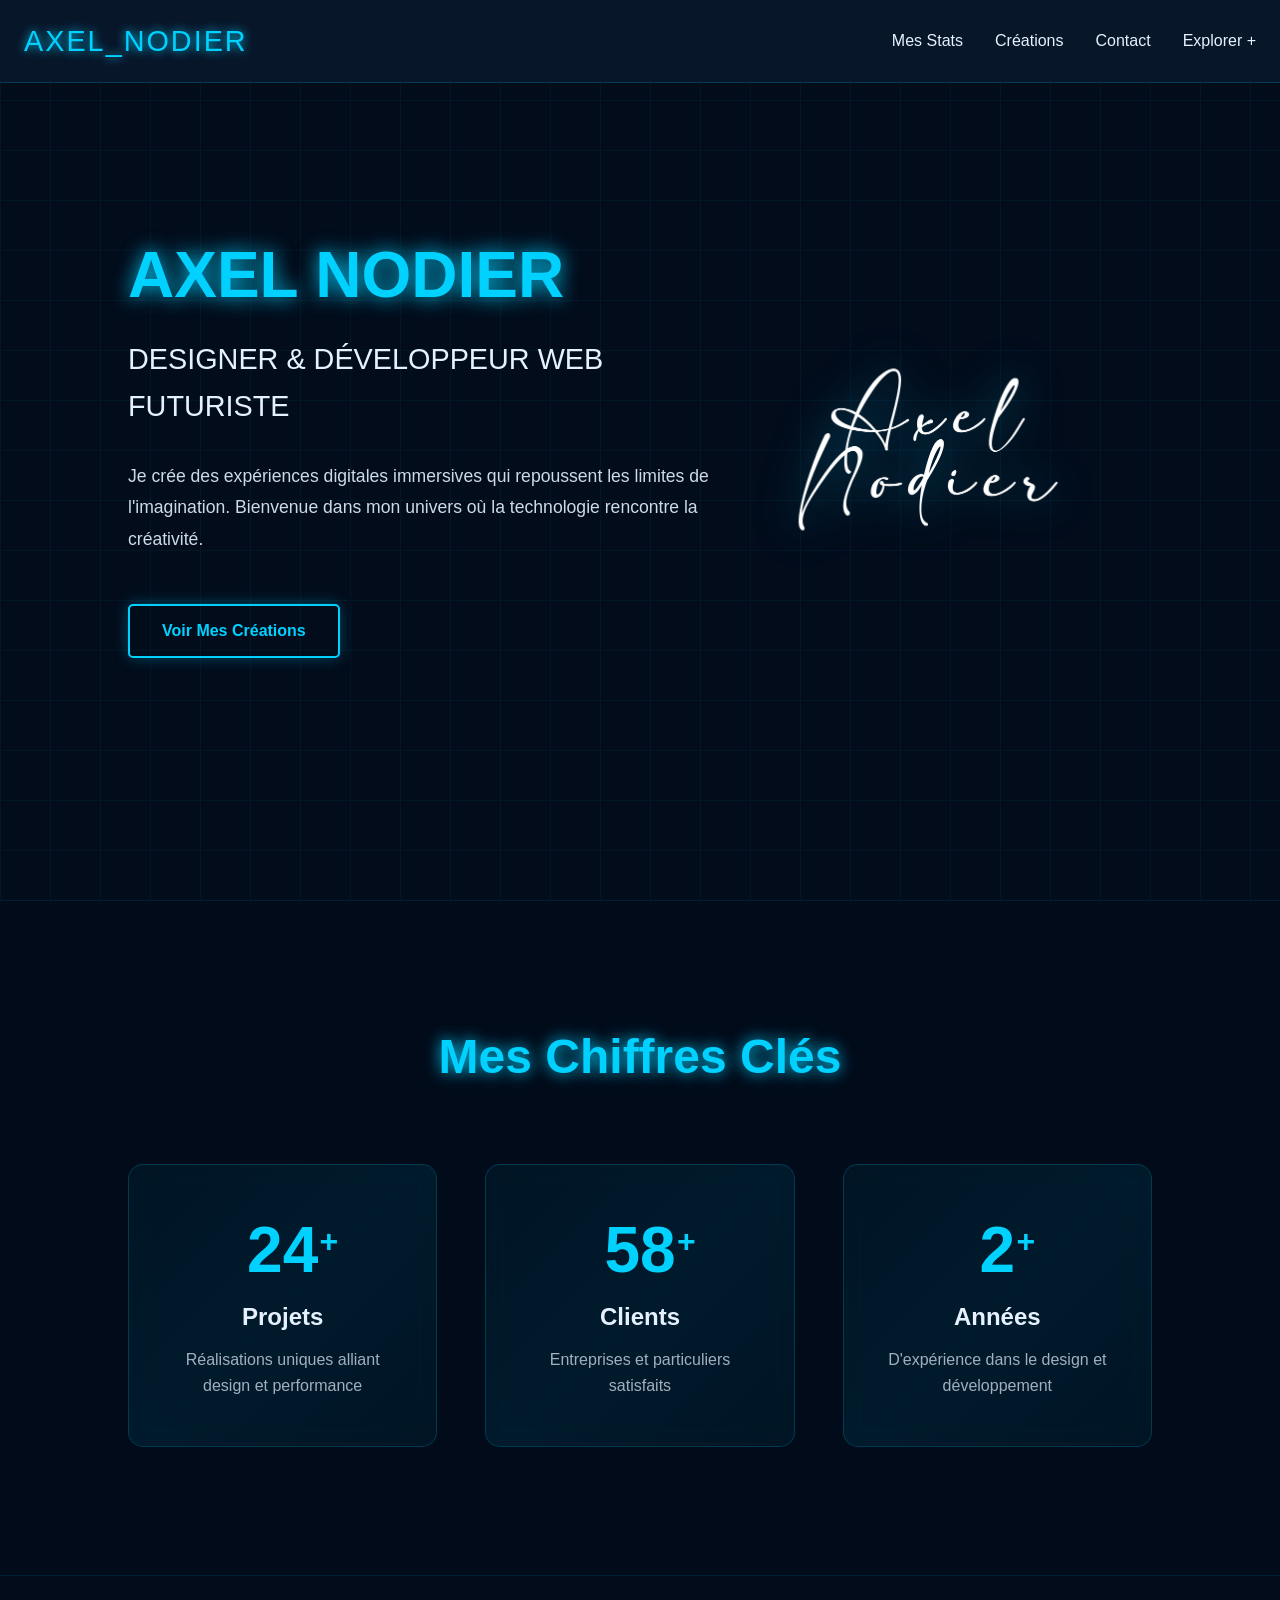
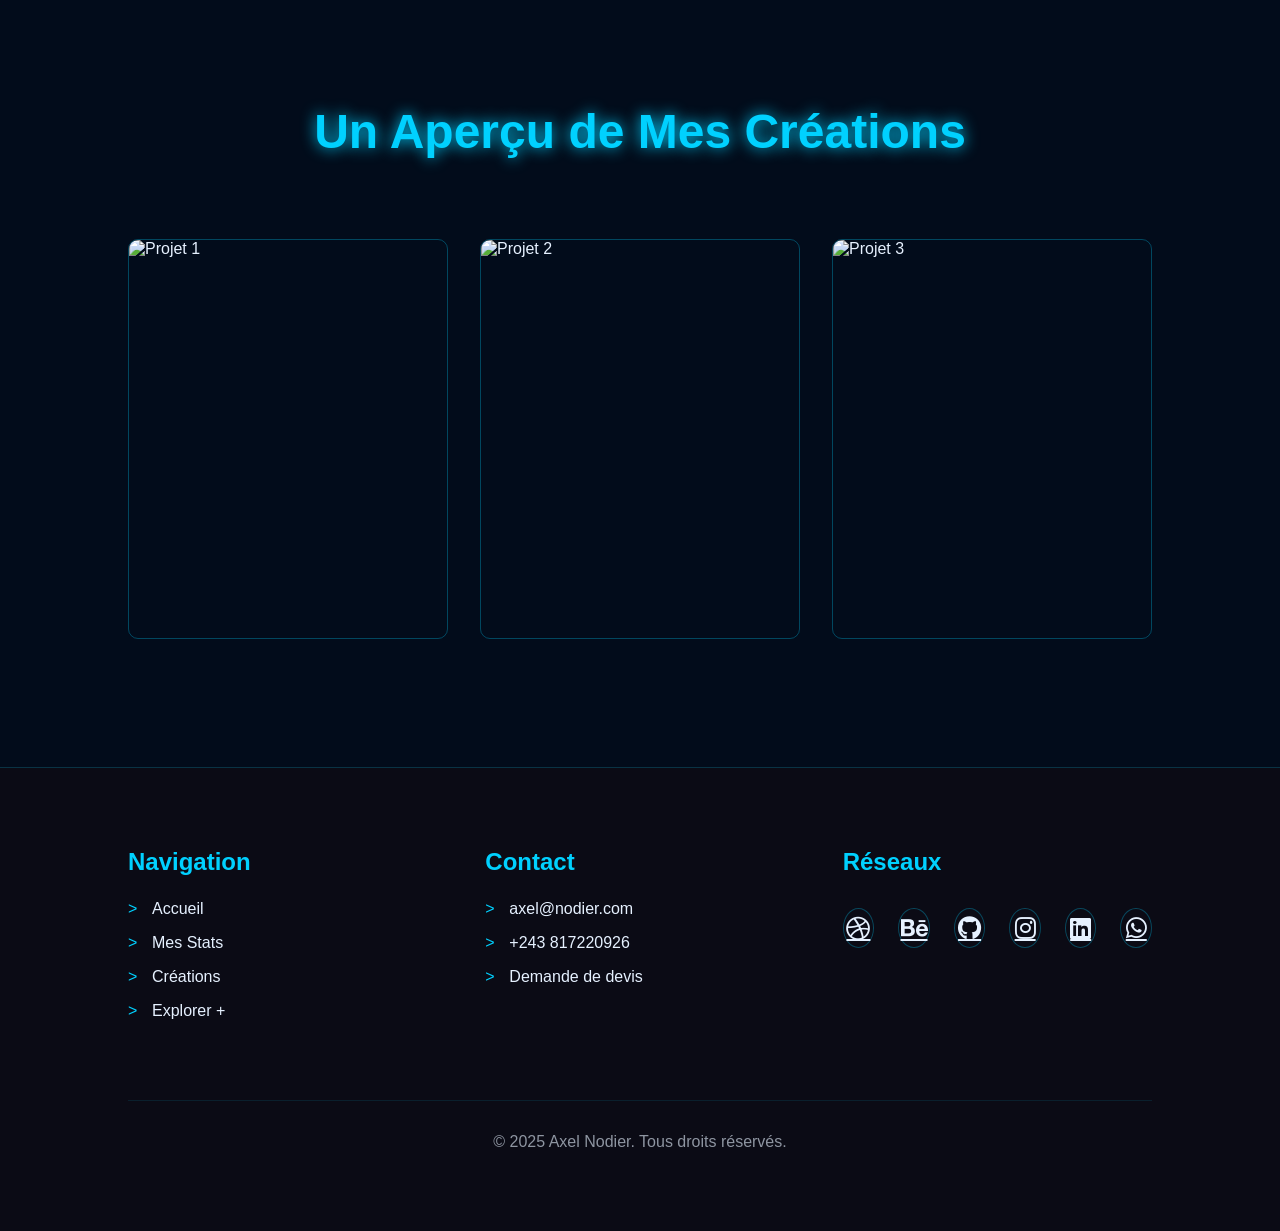
==== index.html @ 6ff3a8cb "Initial commit" ====
<!DOCTYPE html>
<html lang="fr">
<head>
    <meta charset="UTF-8">
    <meta name="viewport" content="width=device-width, initial-scale=1.0">
    <title>Axel Nodier | Designer & Développeur Web Futuriste</title>
    <link rel="stylesheet" href="https://cdnjs.cloudflare.com/ajax/libs/font-awesome/6.4.0/css/all.min.css">
    <style>
        :root {
            --deep-blue: #0a192f;
            --neon-blue: #00d1ff;
            --dark-bg: #020c1b;
            --text-light: #e6f1ff;
            --accent-black: #0b0b15;
            --transitionB: all 0.6s cubic-bezier(0.16, 1, 0.3, 1);
            --transition: all 0.5s cubic-bezier(0.25, 0.8, 0.3, 1);
        }

        html{
            scroll-behavior: smooth;
        }

        @font-face {
            font-family: 'Cyber';
            src: url('https://fonts.cdnfonts.com/css/cyberpunk') format('woff2');
        }

        * {
            margin: 0;
            padding: 0;
            box-sizing: border-box;
        }

        body {
            font-family: 'Montserrat', sans-serif;
            background-color: var(--dark-bg);
            color: var(--text-light);
            overflow-x: hidden;
        }

        /* Animation cosmos */
        @keyframes float {
            0%, 100% { transform: translateY(0); }
            50% { transform: translateY(-20px); }
        }

        @keyframes pulse {
            0%, 100% { opacity: 0.8; }
            50% { opacity: 1; }
        }

        @keyframes glitch {
            0% { text-shadow: 2px 0 var(--neon-blue); }
            25% { text-shadow: -2px 0 #ff00ff; }
            50% { text-shadow: 2px 0 #00ffcc; }
            75% { text-shadow: -2px 0 #ff9900; }
            100% { text-shadow: 2px 0 var(--neon-blue); }
        }

        /* Effet de grille animée en fond */
        .grid-bg {
            position: fixed;
            top: 0;
            left: 0;
            width: 100%;
            height: 100%;
            background:
                linear-gradient(rgba(0, 209, 255, 0.05) 1px, transparent 1px),
                linear-gradient(90deg, rgba(0, 209, 255, 0.05) 1px, transparent 1px);
            background-size: 50px 50px;
            z-index: -1;
            animation: gridMove 100s linear infinite;
        }

        @keyframes gridMove {
            0% { background-position: 0 0; }
            100% { background-position: 1000px 1000px; }
        }

        /* Header cyber */
        header {
            position: fixed;
            top: 0;
            width: 100%;
            padding: 1.5rem;
            display: flex;
            justify-content: space-between;
            align-items: center;
            z-index: 1000;
            background: rgba(10, 25, 47, 0.8);
            backdrop-filter: blur(10px);
            border-bottom: 1px solid rgba(0, 209, 255, 0.2);
        }

        .logo {
            font-family: 'Cyber', sans-serif;
            font-size: 1.8rem;
            color: var(--neon-blue);
            text-shadow: 0 0 10px var(--neon-blue);
            letter-spacing: 2px;
        }

        .nav-links {
            display: flex;
            gap: 2rem;
        }

        .nav-links a {
            color: var(--text-light);
            text-decoration: none;
            font-weight: 500;
            position: relative;
            padding: 0.5rem 0;
        }

        .nav-links a::after {
            content: '';
            position: absolute;
            bottom: 0;
            left: 0;
            width: 0;
            height: 2px;
            background: var(--neon-blue);
            transition: var(--transition);
        }

        .nav-links a:hover::after {
            width: 100%;
        }

        /* Section Hero améliorée */
        #hero {
            height: 100vh;
            display: flex;
            align-items: center;
            padding: 0 10%;
            position: relative;
            overflow: hidden;
        }

        @media only screen and (max-width:768px){
            .hero-content{
                margin-top: 50px !important;
            }
        }

        .hero-content {
            max-width: 600px;
            z-index: 2;
        }

        .hero-content h1 {
            font-size: 4rem;
            margin-bottom: 1.5rem;
            font-family: 'Cyber', sans-serif;
            color: var(--neon-blue);
            text-shadow: 0 0 20px var(--neon-blue);
            animation: glitch 5s infinite;
        }

        .hero-content h2 {
            font-size: 1.8rem;
            margin-bottom: 2rem;
            font-weight: 300;
            line-height: 1.6;
        }

        .hero-content p {
            margin-bottom: 3rem;
            line-height: 1.8;
            font-size: 1.1rem;
            opacity: 0.9;
        }

        .cta-btn {
            display: inline-block;
            padding: 1rem 2rem;
            background: transparent;
            color: var(--neon-blue);
            border: 2px solid var(--neon-blue);
            border-radius: 5px;
            font-weight: bold;
            text-decoration: none;
            transition: var(--transition);
            box-shadow: 0 0 15px rgba(0, 209, 255, 0.3);
            position: relative;
            overflow: hidden;
        }

        .cta-btn::before {
            content: '';
            position: absolute;
            top: 0;
            left: -100%;
            width: 100%;
            height: 100%;
            background: linear-gradient(90deg, transparent, rgba(0, 209, 255, 0.2), transparent);
            transition: 0.5s;
        }

        .cta-btn:hover {
            background: rgba(0, 209, 255, 0.1);
            box-shadow: 0 0 25px rgba(0, 209, 255, 0.5);
        }

        .cta-btn:hover::before {
            left: 100%;
        }

        .hero-image {
            position: absolute;
            right: 10%;
            width: 35%;
            max-width: 500px;
            animation: float 6s ease-in-out infinite;
            filter: drop-shadow(0 0 20px rgba(0, 209, 255, 0.5));
            z-index: 1;
        }

        /* Effet halo autour de l'avatar */
        .hero-image::after {
            content: '';
            position: absolute;
            top: -20px;
            left: -20px;
            right: -20px;
            bottom: -20px;
            background: radial-gradient(circle, rgba(0, 209, 255, 0.3) 0%, transparent 70%);
            border-radius: 50%;
            z-index: -1;
            animation: pulse 4s ease-in-out infinite;
        }

        /* Section Stats intégrée */
        .stats-section {
            padding: 8rem 10%;
            background: rgba(2, 12, 27, 0.8);
            position: relative;
            backdrop-filter: blur(5px);
            border-top: 1px solid rgba(0, 209, 255, 0.1);
            border-bottom: 1px solid rgba(0, 209, 255, 0.1);
        }

        .stats-title {
            text-align: center;
            font-size: 3rem;
            margin-bottom: 5rem;
            font-family: 'Cyber', sans-serif;
            color: var(--neon-blue);
            text-shadow: 0 0 15px var(--neon-blue);
        }

        .stats-grid {
            display: grid;
            grid-template-columns: repeat(auto-fit, minmax(300px, 1fr));
            gap: 3rem;
            max-width: 1200px;
            margin: 0 auto;
        }

        .stat-card {
            background: rgba(0, 209, 255, 0.05);
            border: 1px solid rgba(0, 209, 255, 0.2);
            border-radius: 15px;
            padding: 3rem 2rem;
            backdrop-filter: blur(10px);
            transition: var(--transition);
            text-align: center;
            position: relative;
            overflow: hidden;
        }

        .stat-card::before {
            content: '';
            position: absolute;
            top: 0;
            left: 0;
            width: 100%;
            height: 100%;
            background: linear-gradient(135deg, transparent, rgba(0, 209, 255, 0.03), transparent);
            z-index: -1;
        }

        .stat-card:hover {
            transform: translateY(-10px);
            box-shadow: 0 20px 40px rgba(0, 209, 255, 0.2);
            border-color: var(--neon-blue);
        }

        .stat-number {
            font-size: 4rem;
            font-weight: bold;
            color: var(--neon-blue);
            margin-bottom: 1rem;
            font-family: 'Cyber', sans-serif;
            position: relative;
            display: inline-block;
        }

        .stat-number::after {
            content: '+';
            position: absolute;
            right: -20px;
            top: 10px;
            font-size: 2rem;
            color: var(--neon-blue);
        }

        .stat-title {
            font-size: 1.5rem;
            margin-bottom: 1rem;
            color: var(--text-light);
        }

        .stat-desc {
            color: rgba(230, 241, 255, 0.7);
            line-height: 1.6;
        }

        /* Section Créations Immersives */
        .creations-section {
            padding: 8rem 0;
            position: relative;
            overflow: hidden;
        }

        .creations-title {
            text-align: center;
            font-size: 3rem;
            margin-bottom: 5rem;
            font-family: 'Cyber', sans-serif;
            color: var(--neon-blue);
            text-shadow: 0 0 15px var(--neon-blue);
            padding: 0 10%;
        }

        .creations-grid {
            display: grid;
            grid-template-columns: repeat(auto-fit, minmax(300px, 1fr));
            gap: 2rem;
            padding: 0 10%;
            max-width: 1400px;
            margin: 0 auto;
        }

        .creation-card {
            position: relative;
            height: 400px;
            border-radius: 10px;
            overflow: hidden;
            border: 1px solid rgba(0, 209, 255, 0.3);
            transition: var(--transition);
        }

        .creation-card:hover {
            transform: translateY(-10px);
            box-shadow: 0 20px 40px rgba(0, 209, 255, 0.3);
            border-color: var(--neon-blue);
        }

        .creation-image {
            width: 100%;
            height: 100%;
            object-fit: cover;
            transition: var(--transition);
        }

        .creation-card:hover .creation-image {
            transform: scale(1.05);
        }

        .creation-overlay {
            position: absolute;
            bottom: 0;
            left: 0;
            width: 100%;
            padding: 2rem;
            background: linear-gradient(to top, rgba(0, 0, 0, 0.9), transparent);
            transform: translateY(100%);
            transition: var(--transition);
        }

        .creation-card:hover .creation-overlay {
            transform: translateY(0);
        }

        .creation-title {
            font-size: 1.5rem;
            margin-bottom: 0.5rem;
            color: var(--neon-blue);
        }

        .creation-category {
            color: var(--text-light);
            opacity: 0.8;
            font-size: 0.9rem;
        }

        /* Effet de particules sur les cartes */
        .creation-card::after {
            content: '';
            position: absolute;
            top: 0;
            left: 0;
            width: 100%;
            height: 100%;
            background: radial-gradient(circle at var(--x) var(--y), 
                      rgba(0, 209, 255, 0.1) 0%, transparent 30%);
            pointer-events: none;
            opacity: 0;
            transition: opacity 0.3s;
        }

        .creation-card:hover::after {
            opacity: 1;
        }

        /* Footer amélioré */
        footer {
            padding: 5rem 10%;
            background: var(--accent-black);
            position: relative;
            border-top: 1px solid rgba(0, 209, 255, 0.2);
            overflow: hidden;
        }

        .footer-content {
            max-width: 1200px;
            margin: 0 auto;
            display: grid;
            grid-template-columns: repeat(auto-fit, minmax(250px, 1fr));
            gap: 3rem;
        }

        .footer-column h3 {
            font-size: 1.5rem;
            margin-bottom: 1.5rem;
            color: var(--neon-blue);
            font-family: 'Cyber', sans-serif;
        }

        .footer-links {
            display: flex;
            flex-direction: column;
            gap: 1rem;
        }

        .footer-links a {
            color: var(--text-light);
            text-decoration: none;
            transition: var(--transition);
            position: relative;
            padding-left: 1.5rem;
        }

        .footer-links a::before {
            content: '>';
            position: absolute;
            left: 0;
            color: var(--neon-blue);
            transition: var(--transition);
        }

        .footer-links a:hover {
            color: var(--neon-blue);
            transform: translateX(10px);
        }

        .social-links {
            display: flex;
            gap: 1.5rem;
            margin-top: 2rem;
        }

        .social-links a {
            color: var(--text-light);
            font-size: 1.5rem;
            transition: var(--transition);
            width: 40px;
            height: 40px;
            border-radius: 50%;
            display: flex;
            align-items: center;
            justify-content: center;
            border: 1px solid rgba(0, 209, 255, 0.3);
        }

        .social-links a:hover {
            color: var(--neon-blue);
            transform: translateY(-5px);
            border-color: var(--neon-blue);
            box-shadow: 0 0 15px rgba(0, 209, 255, 0.3);
        }

        .copyright {
            text-align: center;
            margin-top: 5rem;
            padding-top: 2rem;
            border-top: 1px solid rgba(0, 209, 255, 0.1);
            color: rgba(230, 241, 255, 0.6);
        }

        /* Effet de balayage sur le footer */
        footer::before {
            content: '';
            position: absolute;
            top: 0;
            left: 0;
            width: 100%;
            height: 100%;
            background: linear-gradient(
                135deg,
                transparent 0%,
                rgba(0, 209, 255, 0.03) 50%,
                transparent 100%
            );
            transform: translateX(-100%);
            transition: transform 0.6s ease;
            z-index: -1;
        }

        footer:hover::before {
            transform: translateX(100%);
        }

        /* Responsive */
        @media (max-width: 1024px) {
            #hero {
                flex-direction: column;
                justify-content: center;
                text-align: center;
                padding: 0 5%;
            }

            .hero-content {
                max-width: 100%;
                margin-bottom: 3rem;
            }

            .hero-image {
                position: relative;
                right: auto;
                width: 80%;
                margin-top: 2rem;
            }
        }

        @media (max-width: 768px) {
            .hero-content h1 {
                font-size: 2.5rem;
            }

            .hero-content h2 {
                font-size: 1.3rem;
            }

            .stats-title, .creations-title {
                font-size: 2rem;
                margin-bottom: 3rem;
            }

            .stat-number {
                font-size: 3rem;
            }

            .nav-links {
                display: none;
            }
        }


        #tel{
            display: none;
            opacity: 0;
        }


        @media only screen and (max-width:768px) {
            #tel{
                display: block;
                opacity: 1;
            }

            #tel header {
            position: fixed;
            top: 0;
            width: 100%;
            padding: 1.5rem;
            display: flex;
            justify-content: space-between;
            align-items: center;
            z-index: 1000;
            background: rgba(10, 25, 47, 0.8);
            backdrop-filter: blur(10px);
            border-bottom: 1px solid rgba(0, 209, 255, 0.2);

        }

        #header-logo a {
            font-family: 'Alta', sans-serif;
            font-size: 1.8rem;
            font-weight: bold;
            color: var(--color-gold);
            text-decoration: none;
            letter-spacing: 2px;
            position: relative;
        }

        #header-logo a::after {
            content: '';
            position: absolute;
            bottom: -5px;
            left: 0;
            width: 100%;
            height: 2px;
            background: var(--deep-blue);
            transform: scaleX(0);
            transform-origin: right;
            transition: transform 0.4s ease;
        }

        #header-logo a:hover::after {
            transform: scaleX(1);
            transform-origin: left;
        }

            .menu-btn {
            width: 40px;
            height: 40px;
            display: flex;
            flex-direction: column;
            justify-content: center;
            align-items: center;
            gap: 6px;
            cursor: pointer;
            z-index: 1001;
        }

        .menu-line {
            width: 25px;
            height: 3px;
            background: white;
            transition: var(--transitionB);
        }

        .menu-btn.active .menu-line:nth-child(1) {
            transform: translateY(9px) rotate(45deg);
        }

        .menu-btn.active .menu-line:nth-child(2) {
            opacity: 0;
        }

        .menu-btn.active .menu-line:nth-child(3) {
            transform: translateY(-9px) rotate(-45deg);
        }

        /* Menu mobile */
        .mobile-menu {
            position: fixed;
            top: 0;
            left: 0;
            width: 100%;
            height: 100vh;
            background: rgba(0, 0, 0, 0.95);
            z-index: 999;
            display: flex;
            flex-direction: column;
            justify-content: center;
            margin-top: -50px;
            align-items: center;
            gap: 2rem;
            clip-path: circle(0% at 90% 5%);
            transition: clip-path 1s ease-in-out;
        }

        .mobile-menu.open {
            clip-path: circle(150% at 90% 5%);
        }

        .mobile-menu a {
            color: var(--neon-blue);
            text-decoration: none;
            font-size: 1.4rem;
            position: relative;
            padding: 0.5rem 1rem;
            transition: var(--transitionB);
        }

        .mobile-menu a::before {
            content: '';
            position: absolute;
            bottom: 0;
            left: 0;
            width: 0;
            height: 2px;
            background: var(--neon-blue);
            transition: var(--transitionB);
        }

        .mobile-menu a:hover::before {
            width: 100%;
        }

        .mobile-menu a:hover{
            border-bottom: var(--neon-blue);
            padding-bottom: 10px;
        }


        #one{
                display: none;
        }


        }
    </style>
</head>
<body>
    <!-- Audio d'ambiance -->
    <audio id="ambianceSound" loop>
        <source src="https://assets.mixkit.co/active_storage/sfx/2571/2571-preview.mp3" type="audio/mpeg">
    </audio>

    <!-- Fond animé -->
    <div class="grid-bg"></div>

    <!-- Header -->
    <header id="one">
        <div class="logo">AXEL_NODIER</div>
        <nav class="nav-links">
            <a href="#stats">Mes Stats</a>
            <a href="#creations">Créations</a>
            <a href="#contact">Contact</a>
            <a href="./decouverte.html">Explorer +</a>
        </nav>
    </header>


    <section id="tel">
        <header>
            <div class="logo">AXEL_NODIER</div>
                <div class="menu-btn" id="menuBtn">
                <div class="menu-line"></div>
                <div class="menu-line"></div>
                <div class="menu-line"></div>
            </div>
        </header>
    
        <nav class="mobile-menu" id="mobileMenu">
            <a href="./index.html">Accueil</a>
            <a href="./decouverte23.html">Explorer +</a>
            <a href="#stats">Mes Stats</a>
            <a href="./decouverte23.html">Créations</a>
            <a href="./pages/devis.html">Contact</a>
        </nav>
    </section>

    <!-- Section Hero -->
    <section id="hero">
        <div class="hero-content">
            <h1>AXEL NODIER</h1>
            <h2>DESIGNER & DÉVELOPPEUR WEB FUTURISTE</h2>
            <p>Je crée des expériences digitales immersives qui repoussent les limites de l'imagination. Bienvenue dans mon univers où la technologie rencontre la créativité.</p>
            <a href="./decouverte.html" class="cta-btn">Voir Mes Créations</a>
        </div>
        <img src="./styles/assets/Axel nodier_logo_blanc.png" alt="Avatar BlackAI avec lunettes et tresses" class="hero-image">
    </section>

    <!-- Section Stats -->
    <section id="stats" class="stats-section">
        <h2 class="stats-title">Mes Chiffres Clés</h2>
        <div class="stats-grid">
            <div class="stat-card">
                <div class="stat-number" data-target="50">0</div>
                <h3 class="stat-title">Projets</h3>
                <p class="stat-desc">Réalisations uniques alliant design et performance</p>
            </div>
            <div class="stat-card">
                <div class="stat-number" data-target="120">0</div>
                <h3 class="stat-title">Clients</h3>
                <p class="stat-desc">Entreprises et particuliers satisfaits</p>
            </div>
            <div class="stat-card">
                <div class="stat-number" data-target="5">0</div>
                <h3 class="stat-title">Années</h3>
                <p class="stat-desc">D'expérience dans le design et développement</p>
            </div>
        </div>
    </section>

    <!-- Section Créations -->
    <section id="creations" class="creations-section">
        <h2 class="creations-title">Un Aperçu de Mes Créations</h2>
        <div class="creations-grid">
            <!-- Projet 1 -->
            <div class="creation-card">
                <img src="./projets/Nicole_beauty_LOGO1.png" alt="Projet 1" class="creation-image">
                <div class="creation-overlay">
                    <h3 class="creation-title">Interface CyberUI</h3>
                    <p class="creation-category">Design Futuriste</p>
                </div>
            </div>
            
            <!-- Projet 2 -->
            <div class="creation-card">
                <img src="./projets/COCKTAILS OASIS.png" alt="Projet 2" class="creation-image">
                <div class="creation-overlay">
                    <h3 class="creation-title">Nexus Platform</h3>
                    <p class="creation-category">Développement Web</p>
                </div>
            </div>
            
            <!-- Projet 3 -->
            <div class="creation-card">
                <img src="./projets/tout.png" alt="Projet 3" class="creation-image">
                <div class="creation-overlay">
                    <h3 class="creation-title">AR Experience</h3>
                    <p class="creation-category">Réalité Augmentée</p>
                </div>
            </div>
        </div>
    </section>

    <!-- Footer -->
    <footer id="contact">
        <div class="footer-content">
            <div class="footer-column">
                <h3>Navigation</h3>
                <div class="footer-links">
                    <a href="#hero">Accueil</a>
                    <a href="#stats">Mes Stats</a>
                    <a href="#creations">Créations</a>
                    <a href="./discover.html">Explorer +</a>
                </div>
            </div>
            
            <div class="footer-column">
                <h3>Contact</h3>
                <div class="footer-links">
                    <a href="mailto:axnod50@gmail.com">axel@nodier.com</a>
                    <a href="tel:+243817220926">+243 817220926</a>
                    <a href="./pages/devis.html">Demande de devis</a>
                </div>
            </div>
            
            <div class="footer-column">
                <h3>Réseaux</h3>
                <div class="social-links">
                    <a href="#"><i class="fab fa-dribbble"></i></a>
                    <a href="#"><i class="fab fa-behance"></i></a>
                    <a href="https://www.github.com/fendor96"><i class="fab fa-github"></i></a>
                    <a href="https://www.instagram.fr/fendor_2807"><i class="fab fa-instagram"></i></a>
                    <a href="#"><i class="fab fa-linkedin"></i></a>
                    <a href="https://wa.me/817220926"><i class="fab fa-whatsapp"></i></a>
                </div>
            </div>
        </div>
        
        <div class="copyright">
            &copy; 2025 Axel Nodier. Tous droits réservés.
        </div>
    </footer>


    <script src="./app/index.js"></script>
    <script src="./app/header.js"></script>
    <script>
        // Animation des stats
        function animateStats() {
            const statNumbers = document.querySelectorAll('.stat-number');
            
            statNumbers.forEach(stat => {
                const target = parseInt(stat.getAttribute('data-target'));
                const duration = 2000;
                const step = target / (duration / 16);
                let current = 0;
                
                const timer = setInterval(() => {
                    current += step;
                    if (current >= target) {
                        clearInterval(timer);
                        current = target;
                    }
                    stat.textContent = Math.floor(current);
                }, 16);
            });
        }

        // Effet de souris sur les cartes créations
        document.querySelectorAll('.creation-card').forEach(card => {
            card.addEventListener('mousemove', (e) => {
                const rect = card.getBoundingClientRect();
                const x = e.clientX - rect.left;
                const y = e.clientY - rect.top;
                card.style.setProperty('--x', `${x}px`);
                card.style.setProperty('--y', `${y}px`);
            });
        });

        // Détection de l'interaction pour lancer le son
        document.addEventListener('click', function initAudio() {
            const audio = document.getElementById('ambianceSound');
            audio.volume = 0.3;
            audio.play();
            document.removeEventListener('click', initAudio);
        });

        // Animation au scroll
        const observer = new IntersectionObserver((entries) => {
            entries.forEach(entry => {
                if (entry.isIntersecting) {
                    if (entry.target.id === 'stats') {
                        animateStats();
                    }
                    entry.target.classList.add('animated');
                }
            });
        }, {
            threshold: 0.1
        });

        document.querySelectorAll('section').forEach(section => {
            observer.observe(section);
        });

        // Effet de glitch aléatoire sur le titre
        setInterval(() => {
            const h1 = document.querySelector('h1');
            h1.style.animation = 'none';
            void h1.offsetWidth; // Trigger reflow
            h1.style.animation = 'glitch 0.5s';
        }, 5000);
    </script>
</body>
</html>
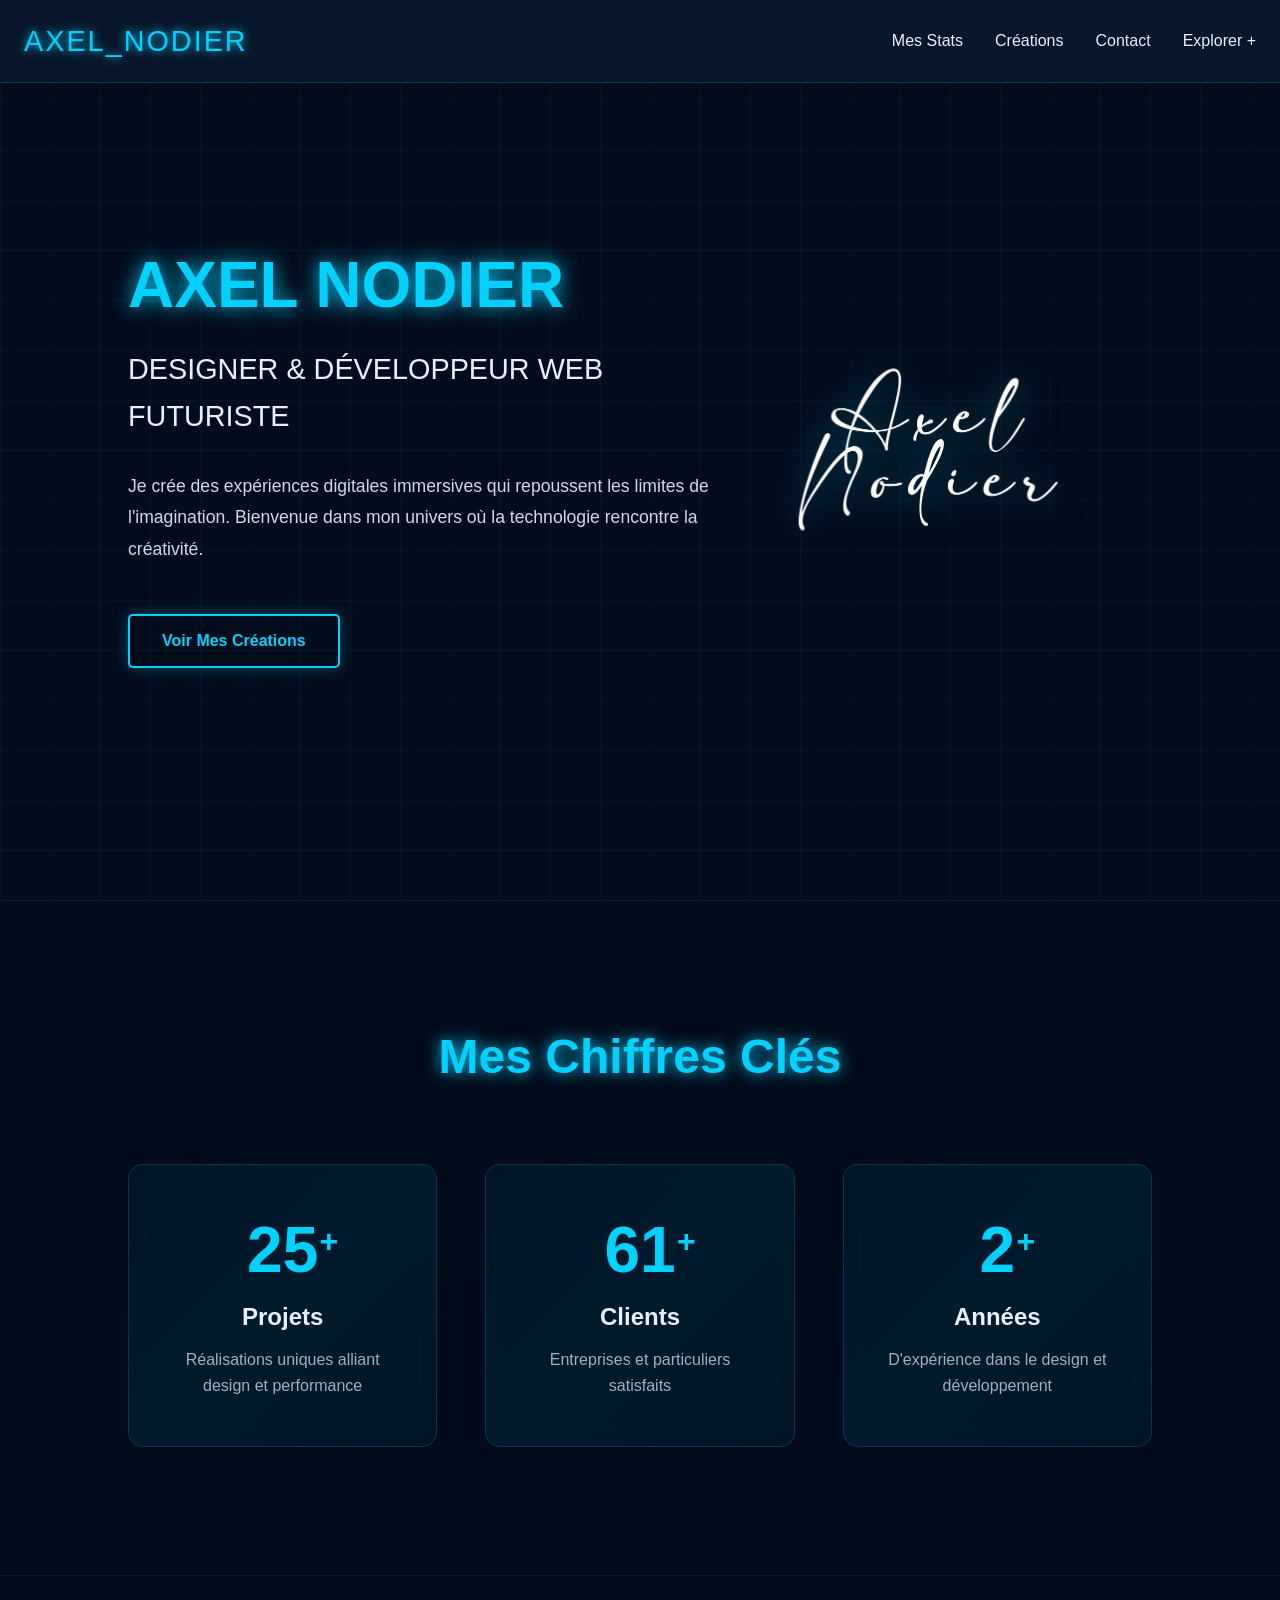
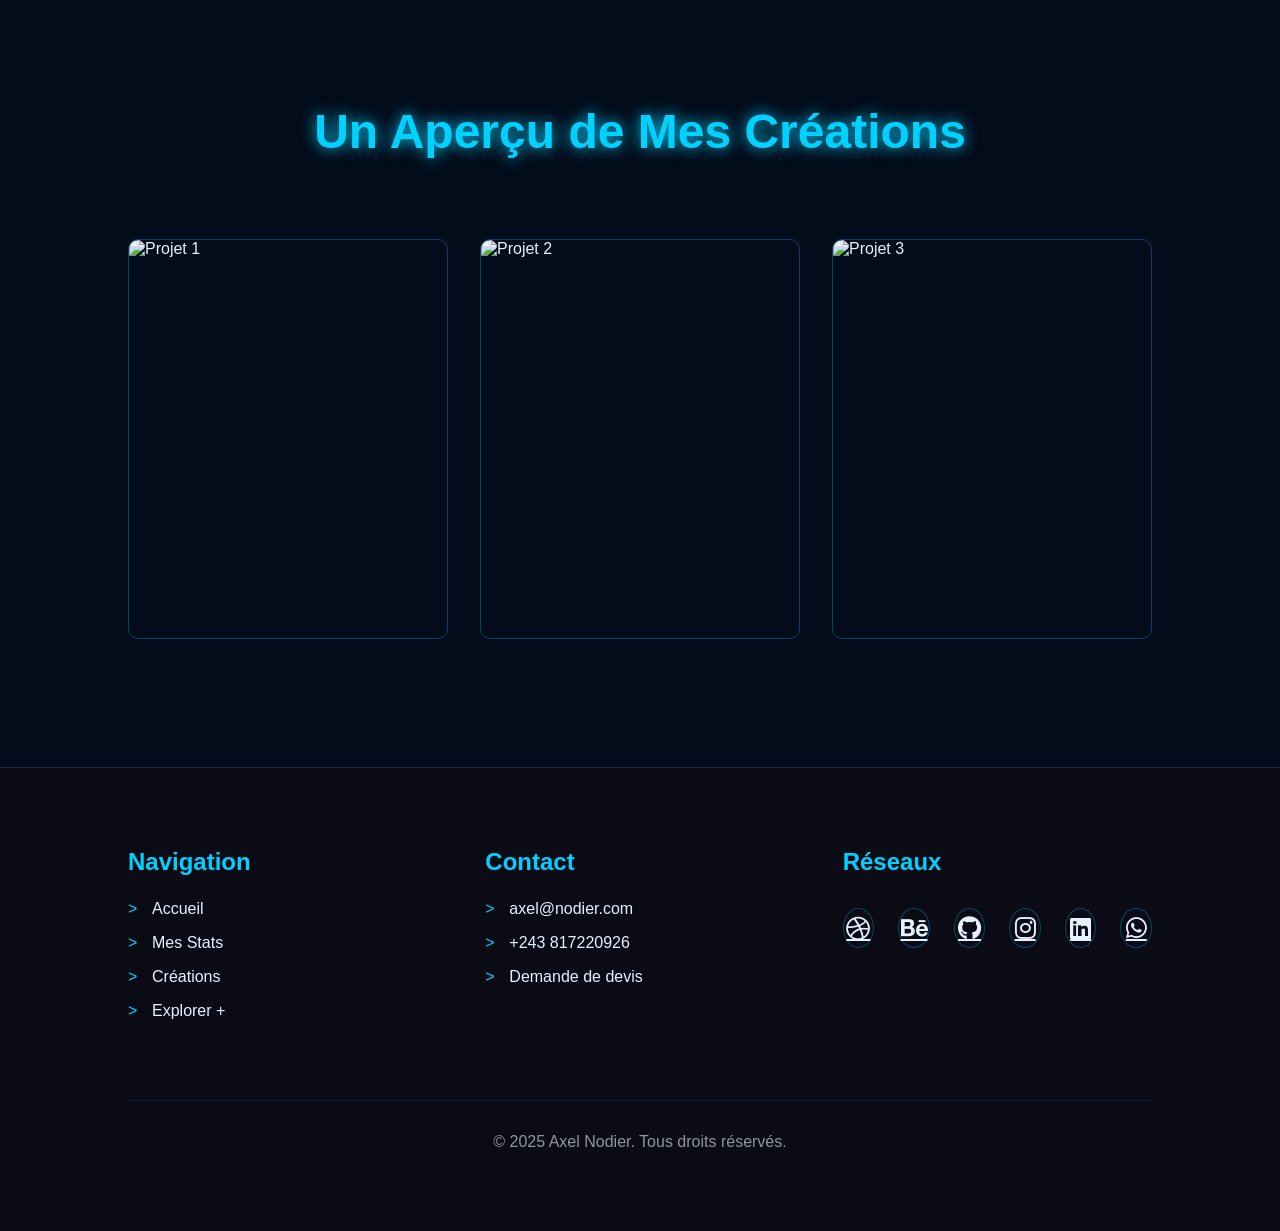
==== commit f6d8455b: "modifs modifcaitions" ====
--- a/index.html
+++ b/index.html
@@ -714,6 +714,12 @@
 
 
         }
+
+        .activeM{
+            border-bottom: 2px solid var(--neon-blue);
+            animation: glitch 5s infinite ;
+        }
+
     </style>
 </head>
 <body>
@@ -748,10 +754,10 @@
         </header>
     
         <nav class="mobile-menu" id="mobileMenu">
-            <a href="./index.html">Accueil</a>
-            <a href="./decouverte23.html">Explorer +</a>
+            <a href="./index.html" class="activeM">Accueil</a>
+            <a href="./decouverte.html">Explorer +</a>
             <a href="#stats">Mes Stats</a>
-            <a href="./decouverte23.html">Créations</a>
+            <a href="./decouverte.html">Créations</a>
             <a href="./pages/devis.html">Contact</a>
         </nav>
     </section>
@@ -759,7 +765,7 @@
     <!-- Section Hero -->
     <section id="hero">
         <div class="hero-content">
-            <h1>AXEL NODIER</h1>
+            <h1 style="margin-top:20px">AXEL NODIER</h1>
             <h2>DESIGNER & DÉVELOPPEUR WEB FUTURISTE</h2>
             <p>Je crée des expériences digitales immersives qui repoussent les limites de l'imagination. Bienvenue dans mon univers où la technologie rencontre la créativité.</p>
             <a href="./decouverte.html" class="cta-btn">Voir Mes Créations</a>
@@ -831,7 +837,7 @@
                     <a href="#hero">Accueil</a>
                     <a href="#stats">Mes Stats</a>
                     <a href="#creations">Créations</a>
-                    <a href="./discover.html">Explorer +</a>
+                    <a href="./decouverte.html">Explorer +</a>
                 </div>
             </div>
             
